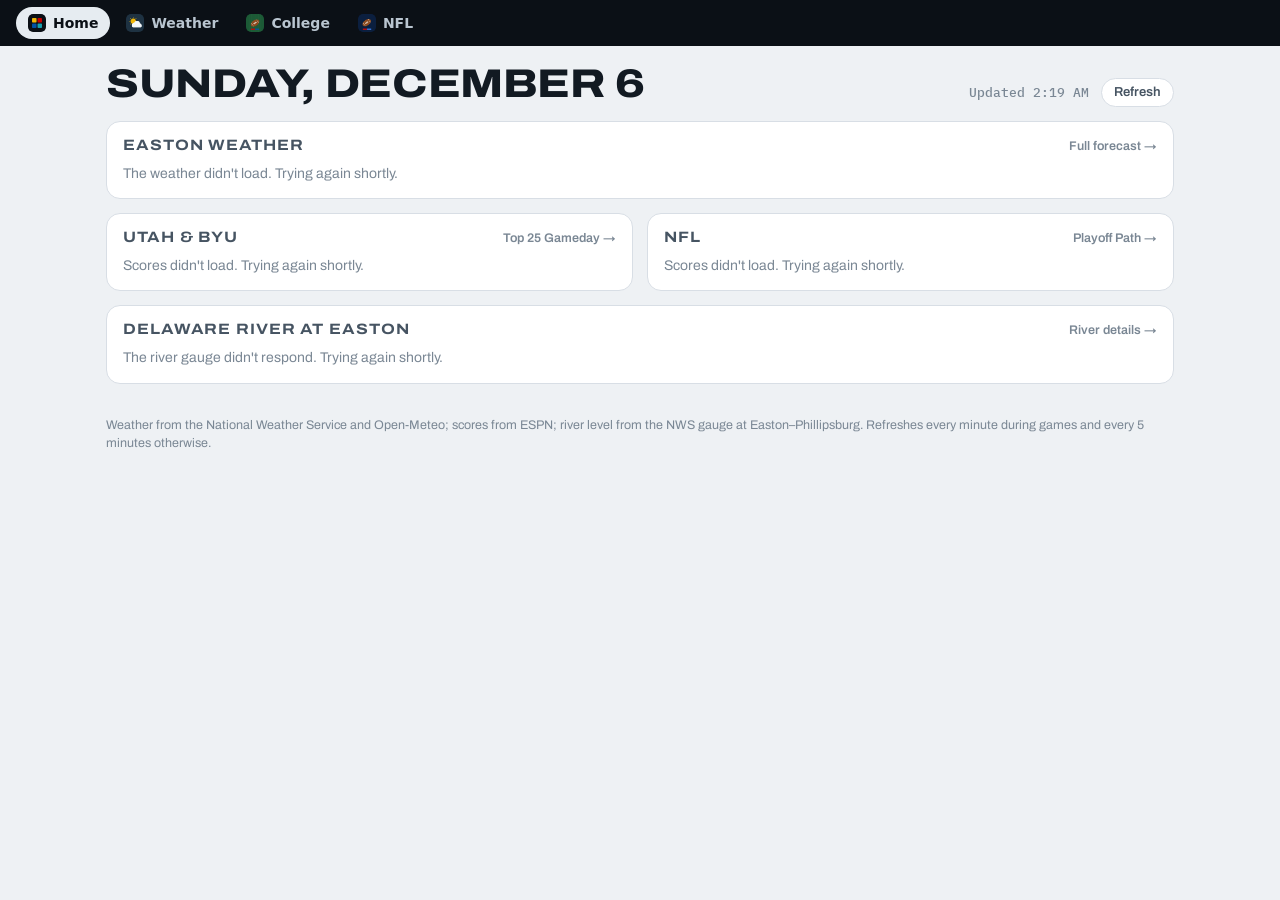
==== index.html @ e8270722 "Add dashboards site: home, weather, college football and NFL pages Co-Authored-By: Claude Opus 5.5 <" ====
<!doctype html>
<html lang="en">
<head>
<meta charset="utf-8">
<meta name="viewport" content="width=device-width,initial-scale=1,viewport-fit=cover">
<title>Dashboards</title>
<link rel="manifest" href="index.webmanifest">
<meta name="theme-color" content="#0B1016">
<link rel="icon" type="image/png" href="icons/home-192.png">
<link rel="apple-touch-icon" href="icons/home-180.png">
<meta name="mobile-web-app-capable" content="yes">
<meta name="apple-mobile-web-app-capable" content="yes">
<meta name="apple-mobile-web-app-status-bar-style" content="black-translucent">
<meta name="apple-mobile-web-app-title" content="Dashboards">
<link rel="stylesheet" href="assets/nav.css">
<link rel="preconnect" href="https://fonts.googleapis.com">
<link rel="preconnect" href="https://fonts.gstatic.com" crossorigin>
<link rel="stylesheet" href="https://fonts.googleapis.com/css2?family=Archivo:wdth,wght@62..125,300..800&family=IBM+Plex+Mono:wght@400;500;600&display=swap">
<style>
/* Layout: a date line, then four glance tiles (weather wide on top; college, NFL, river below).
   Each tile summarizes and links to its full page. */
:root{
  --bg:#EEF1F4; --surface:#FFFFFF; --surface-2:#F3F5F8; --ink:#121A22; --ink-2:#465462; --ink-3:#7A8794; --line:#D8DEE5;
  --warm:#D45A22; --cool:#2E6DB4; --live:#D24A0E; --live-bg:#FCE9DF; --win:#1F7A45; --loss:#B3261E; --warn:#C0392B; --river:#17707C;
  --utah:#C40000; --byu:#0054A6; --den:#E2470F; --phi:#00606B; --sf:#AA0000;
  --display:"Archivo","Helvetica Neue",Arial,sans-serif; --mono:"IBM Plex Mono",ui-monospace,Menlo,Consolas,monospace;
  color-scheme:light;
}
@media (prefers-color-scheme: dark){
  :root:not([data-theme="light"]){
    --bg:#0E141A; --surface:#151D25; --surface-2:#1B252F; --ink:#E5EBF0; --ink-2:#A5B1BC; --ink-3:#778490; --line:#25313C;
    --warm:#FF8A50; --cool:#79AEEA; --live:#FF7B42; --live-bg:#3A2117; --win:#5BCB8A; --loss:#FF7D6E; --warn:#FF6B5B; --river:#4FC1CF;
    --utah:#FF4B45; --byu:#6EA9EE; --den:#FF7A3D; --phi:#4FC1C9; --sf:#FF5A5A;
    color-scheme:dark;
  }
}
:root[data-theme="dark"]{
  --bg:#0E141A; --surface:#151D25; --surface-2:#1B252F; --ink:#E5EBF0; --ink-2:#A5B1BC; --ink-3:#778490; --line:#25313C;
  --warm:#FF8A50; --cool:#79AEEA; --live:#FF7B42; --live-bg:#3A2117; --win:#5BCB8A; --loss:#FF7D6E; --warn:#FF6B5B; --river:#4FC1CF;
  --utah:#FF4B45; --byu:#6EA9EE; --den:#FF7A3D; --phi:#4FC1C9; --sf:#FF5A5A;
  color-scheme:dark;
}
*{box-sizing:border-box}
html,body{margin:0}
body{background:var(--bg);color:var(--ink);font:15px/1.45 var(--display);font-variation-settings:"wdth" 100;-webkit-font-smoothing:antialiased;padding-bottom:env(safe-area-inset-bottom,0px)}
[hidden]{display:none!important}
a{color:inherit}
.wrap{max-width:1100px;margin:0 auto;padding-left:max(16px,env(safe-area-inset-left,0px));padding-right:max(16px,env(safe-area-inset-right,0px))}
main.wrap{padding-block:18px 32px;display:flex;flex-direction:column;gap:14px}
.dateline{display:flex;justify-content:space-between;align-items:baseline;gap:8px 16px;flex-wrap:wrap}
.dateline h1{margin:0;font:800 clamp(28px,5vw,40px)/1 var(--display);font-variation-settings:"wdth" 118;letter-spacing:-.01em;text-transform:uppercase}
.dateline .meta{font:500 12.5px/1.3 var(--mono);color:var(--ink-3);display:flex;gap:12px;align-items:center}
.dateline button{font:600 13px/1 var(--display);color:var(--ink-2);background:var(--surface);border:1px solid var(--line);border-radius:999px;padding:7px 12px;cursor:pointer}
.grid{display:grid;grid-template-columns:minmax(0,1fr);gap:14px}
@media (min-width:760px){.grid{grid-template-columns:repeat(2,minmax(0,1fr))}.tile.wide{grid-column:1/-1}}
.tile{background:var(--surface);border:1px solid var(--line);border-radius:14px;padding:14px 16px;display:flex;flex-direction:column;gap:10px;min-width:0;text-decoration:none;color:inherit;position:relative}
a.tile:hover{border-color:var(--ink-3)}
a.tile:focus-visible{outline:2px solid var(--cool);outline-offset:2px}
.th{display:flex;justify-content:space-between;align-items:baseline;gap:10px}
.th h2{margin:0;font:700 15px/1.2 var(--display);font-variation-settings:"wdth" 115;text-transform:uppercase;letter-spacing:.06em;color:var(--ink-2)}
.th .go{font:600 12.5px/1 var(--display);color:var(--ink-3);white-space:nowrap}
a.tile:hover .go{color:var(--ink)}
.fail{color:var(--ink-3);font-size:14px}
/* weather */
.wx{display:flex;flex-wrap:wrap;gap:12px 26px;align-items:center}
.wx .temp{font:200 64px/.9 var(--display);font-variation-settings:"wdth" 75;letter-spacing:-.02em}
.wx .temp sup{font-size:.35em;vertical-align:1.1em;color:var(--ink-3);font-weight:400;margin-left:2px}
.wx .cond{font:700 18px/1.2 var(--display)}
.wx .sub{color:var(--ink-2);font-size:14px}
.wx .hl{font:500 14px/1.3 var(--mono)} .wx .hl .h{color:var(--warm)} .wx .hl .l{color:var(--cool)}
.wx .next{flex:1 1 260px;min-width:0;border-left:1px solid var(--line);padding-left:18px;color:var(--ink-2);font-size:14px}
.wx .next b{color:var(--ink);display:block;font-size:13px;letter-spacing:.06em;text-transform:uppercase;margin-bottom:2px}
@media (max-width:560px){.wx .next{border-left:0;padding-left:0;border-top:1px solid var(--line);padding-top:10px}}
.alerts{display:flex;flex-direction:column;gap:6px}
.alert{border-left:5px solid var(--warn);background:var(--live-bg);border-radius:6px;padding:6px 10px;font-weight:700;font-size:14px;color:var(--ink)}
.alert span{font:500 12.5px/1.2 var(--mono);color:var(--ink-2);margin-left:6px}
.src{font:500 11.5px/1.3 var(--mono);color:var(--ink-3)}
/* games */
.rows{display:flex;flex-direction:column;gap:8px}
.row{--tc:var(--ink-3);display:grid;grid-template-columns:30px minmax(0,1fr) auto;gap:10px;align-items:center;padding:8px 10px;border-radius:10px;background:var(--surface-2);border-left:4px solid var(--tc)}
.row img{width:30px;height:30px;object-fit:contain}
.row .nm{font:700 16px/1.15 var(--display);min-width:0}
.row .nm small{display:block;font:500 12.5px/1.3 var(--mono);color:var(--ink-3);overflow:hidden;text-overflow:ellipsis;white-space:nowrap}
.row .st{text-align:right;font:500 13px/1.25 var(--mono);color:var(--ink-2);white-space:nowrap}
.row .st b{display:block;font:800 22px/1 var(--display);font-variation-settings:"wdth" 90;color:var(--ink);font-variant-numeric:tabular-nums}
.row .st.w b{color:var(--win)} .row .st.l b{color:var(--loss)}
.row .st.live{color:var(--live)}
.row.minor .nm{font-size:14.5px} .row.minor img{width:24px;height:24px} .row.minor{grid-template-columns:24px minmax(0,1fr) auto;padding:6px 10px}
.row.minor .st b{font-size:18px}
.dot{display:inline-block;width:7px;height:7px;border-radius:50%;background:var(--live);margin-right:5px;vertical-align:1px;animation:blink 1.2s infinite}
@keyframes blink{50%{opacity:.25}}
/* river */
.riv{display:flex;align-items:baseline;gap:10px;flex-wrap:wrap}
.riv .v{font:300 44px/1 var(--display);font-variation-settings:"wdth" 80;font-variant-numeric:tabular-nums}
.riv .v small{font:500 14px/1 var(--mono);color:var(--ink-3);margin-left:4px}
.riv .cat{font:600 13px/1 var(--mono)}
.bar{position:relative;height:10px;border-radius:5px;background:var(--surface-2);border:1px solid var(--line);overflow:hidden}
.bar i{position:absolute;left:0;top:0;bottom:0;background:var(--river)}
.bar s{position:absolute;top:0;bottom:0;width:2px;background:var(--warn);text-decoration:none}
footer.small{color:var(--ink-3);font-size:12.5px;padding-bottom:28px}
@media (prefers-reduced-motion:reduce){*{animation:none!important}}
</style>
</head>
<body>
<nav class="sitenav" aria-label="Dashboards"><div class="sitenav-in"><a href="./" aria-current="page"><img src="icons/home-64.png" alt="">Home</a><a href="weather.html"><img src="icons/weather-64.png" alt="">Weather</a><a href="college.html"><img src="icons/college-64.png" alt="">College</a><a href="nfl.html"><img src="icons/nfl-64.png" alt="">NFL</a></div></nav>

<main class="wrap">
  <div class="dateline">
    <h1 id="today">At a glance</h1>
    <div class="meta"><span id="updated">Loading…</span><button id="refresh" type="button">Refresh</button></div>
  </div>

  <div class="grid">
    <a class="tile wide" href="weather.html" id="t-wx">
      <div class="th"><h2>Easton weather</h2><span class="go">Full forecast →</span></div>
      <div id="wx"><div class="fail">Loading the weather…</div></div>
    </a>
    <a class="tile" href="college.html" id="t-cfb">
      <div class="th"><h2>Utah &amp; BYU</h2><span class="go">Top 25 Gameday →</span></div>
      <div class="rows" id="cfb"><div class="fail">Loading games…</div></div>
    </a>
    <a class="tile" href="nfl.html" id="t-nfl">
      <div class="th"><h2>NFL</h2><span class="go">Playoff Path →</span></div>
      <div class="rows" id="nfl"><div class="fail">Loading games…</div></div>
    </a>
    <a class="tile wide" href="weather.html#riv-h" id="t-riv">
      <div class="th"><h2>Delaware River at Easton</h2><span class="go">River details →</span></div>
      <div id="riv"><div class="fail">Loading the gauge…</div></div>
    </a>
  </div>
</main>
<footer class="wrap small">Weather from the National Weather Service and Open-Meteo; scores from ESPN; river level from the NWS gauge at Easton–Phillipsburg. Refreshes every minute during games and every 5 minutes otherwise.</footer>

<script>
(() => {
  "use strict";
  const LAT = 40.6910, LON = -75.2100, TZ = "America/New_York";
  const ESPN = "https://site.api.espn.com/apis/site/v2/sports/football";
  // ESPN team ids: Utah 254, BYU 252 (Big 12); Broncos 7, Eagles 21, 49ers 25.
  const CFB = [{ id: "254", name: "Utah", c: "--utah" }, { id: "252", name: "BYU", c: "--byu" }];
  const NFL = [{ id: "7", name: "Broncos", c: "--den", main: true }, { id: "21", name: "Eagles", c: "--phi" }, { id: "25", name: "49ers", c: "--sf" }];
  const $ = id => document.getElementById(id);
  const esc = s => String(s ?? "").replace(/[&<>"']/g, c => ({ "&": "&amp;", "<": "&lt;", ">": "&gt;", '"': "&quot;", "'": "&#39;" }[c]));
  const fmt = o => new Intl.DateTimeFormat("en-US", Object.assign({ timeZone: TZ }, o));
  const fDay = fmt({ weekday: "long", month: "long", day: "numeric" }), fTime = fmt({ hour: "numeric", minute: "2-digit" }),
        fKick = fmt({ weekday: "short", hour: "numeric", minute: "2-digit" }), fShort = fmt({ weekday: "short", month: "short", day: "numeric" });
  let anyLive = false, timer = null;

  async function getJSON(url, ms = 15000) {
    const c = new AbortController(); const t = setTimeout(() => c.abort(), ms);
    try { const r = await fetch(url, { signal: c.signal, headers: url.includes("weather.gov") ? { Accept: "application/geo+json" } : {} }); if (!r.ok) throw new Error("HTTP " + r.status); return await r.json(); }
    finally { clearTimeout(t); }
  }
  const WMO = c => c == null ? "" : c === 0 ? "Clear" : c <= 2 ? "Partly cloudy" : c === 3 ? "Cloudy" : c <= 48 ? "Fog"
    : c <= 57 ? "Drizzle" : c <= 67 ? "Rain" : c <= 77 ? "Snow" : c <= 82 ? "Rain showers" : c <= 86 ? "Snow showers" : "Thunderstorms";

  /* ---------- weather ---------- */
  let pointsP = null;
  async function loadWx() {
    const [om, fc, al] = await Promise.allSettled([
      getJSON(`https://api.open-meteo.com/v1/forecast?latitude=${LAT}&longitude=${LON}&current=temperature_2m,apparent_temperature,weather_code&daily=temperature_2m_max,temperature_2m_min&temperature_unit=fahrenheit&timezone=${encodeURIComponent(TZ)}&forecast_days=1`),
      (pointsP = pointsP || getJSON(`https://api.weather.gov/points/${LAT},${LON}`)).then(p => getJSON(p.properties.forecast)),
      getJSON(`https://api.weather.gov/alerts/active?point=${LAT},${LON}`)
    ]);
    if (fc.status === "rejected") pointsP = null;
    const cur = om.status === "fulfilled" ? om.value.current : null;
    const daily = om.status === "fulfilled" ? om.value.daily : null;
    const periods = fc.status === "fulfilled" ? fc.value.properties.periods || [] : [];
    const alerts = al.status === "fulfilled" ? (al.value.features || []).map(f => f.properties) : [];
    if (!cur && !periods.length) { $("wx").innerHTML = `<div class="fail">The weather didn't load. Trying again shortly.</div>`; return; }
    const p0 = periods[0], p1 = periods[1];
    const hi = p0?.isDaytime ? p0.temperature : daily ? Math.round(daily.temperature_2m_max[0]) : null;
    const lo = p0 && !p0.isDaytime ? p0.temperature : p1 && !p1.isDaytime ? p1.temperature : daily ? Math.round(daily.temperature_2m_min[0]) : null;
    const feels = cur && Math.abs(cur.apparent_temperature - cur.temperature_2m) >= 2 ? `Feels like ${Math.round(cur.apparent_temperature)}°` : "";
    $("wx").innerHTML = `
      ${alerts.length ? `<div class="alerts">${alerts.slice(0, 3).map(a => `<div class="alert">${esc(a.event)}${a.ends || a.expires ? `<span>until ${esc(fShort.format(new Date(a.ends || a.expires)))} ${esc(fTime.format(new Date(a.ends || a.expires)))}</span>` : ""}</div>`).join("")}</div>` : ""}
      <div class="wx">
        ${cur ? `<div class="temp">${Math.round(cur.temperature_2m)}<sup>°F</sup></div>
        <div><div class="cond">${esc(WMO(cur.weather_code))}</div><div class="sub">${esc(feels)}</div>
          <div class="hl">${hi != null ? `<span class="h">H ${hi}°</span>` : ""}${hi != null && lo != null ? " · " : ""}${lo != null ? `<span class="l">L ${lo}°</span>` : ""}</div></div>` : ""}
        ${p0 ? `<div class="next"><b>${esc(p0.name)}</b>${esc(p0.detailedForecast)}</div>` : ""}
      </div>
      ${cur ? `<div class="src">Current conditions: Open-Meteo model estimate for Easton. Forecast and alerts: National Weather Service.</div>` : ""}`;
  }

  /* ---------- games ---------- */
  function norm(ev) {
    const c = ev.competitions?.[0] || {}; const ty = (c.status || ev.status || {}).type || {};
    const cs = (c.competitors || []).map(x => ({
      id: String(x.team?.id ?? x.id), abbr: x.team?.abbreviation || "", name: x.team?.shortDisplayName || x.team?.location || "", logo: x.team?.logo || x.team?.logos?.[0]?.href || "",
      score: x.score == null ? null : typeof x.score === "object" ? (x.score.displayValue ?? x.score.value) : x.score, ha: x.homeAway, winner: x.winner === true,
      rank: x.curatedRank?.current && x.curatedRank.current <= 25 ? x.curatedRank.current : null,
      rec: (x.records || []).find(r => r.type === "total")?.summary || x.records?.[0]?.summary || ""
    }));
    return { id: ev.id, date: new Date(ev.date), state: ty.state || "pre", detail: ty.shortDetail || "", cs, neutral: !!c.neutralSite, tv: c.broadcasts?.[0]?.names?.[0] || "" };
  }
  function row(team, events, minor) {
    const g = events.find(e => e.cs.some(x => x.id === team.id));
    if (!g) return `<div class="row${minor ? " minor" : ""}" style="--tc:var(${team.c})"><span></span><span class="nm">${esc(team.name)}<small>No game this week</small></span><span class="st">Bye</span></div>`;
    const me = g.cs.find(x => x.id === team.id), op = g.cs.find(x => x.id !== team.id) || {};
    const vs = me.ha === "home" || g.neutral ? "vs" : "at";
    const opTxt = `${vs} ${op.rank ? "#" + op.rank + " " : ""}${op.name || op.abbr}`;
    let st;
    if (g.state === "in") { anyLive = true; st = `<span class="st live"><b>${esc(me.score)}–${esc(op.score)}</b><span class="dot"></span>${esc(g.detail)}</span>`; }
    else if (g.state === "post") { const w = me.winner, l = op.winner; st = `<span class="st ${w ? "w" : l ? "l" : ""}"><b>${w ? "W" : l ? "L" : "T"} ${esc(me.score)}–${esc(op.score)}</b>${esc(g.detail || "Final")}</span>`; }
    else st = `<span class="st"><b style="font-size:16px">${esc(fKick.format(g.date))}</b>${esc(g.tv)}</span>`;
    return `<div class="row${minor ? " minor" : ""}" style="--tc:var(${team.c})">${me.logo ? `<img src="${esc(me.logo)}" alt="" loading="lazy">` : "<span></span>"}
      <span class="nm">${me.rank ? `<span style="color:var(--ink-3);font-size:.8em">#${me.rank}</span> ` : ""}${esc(team.name)}<small>${esc(me.rec)} · ${esc(opTxt)}</small></span>${st}</div>`;
  }
  async function loadGames() {
    const [cf, nf] = await Promise.allSettled([
      getJSON(`${ESPN}/college-football/scoreboard?groups=4`),   // Big 12 games this week (small; covers Utah and BYU)
      getJSON(`${ESPN}/nfl/scoreboard`)
    ]);
    if (cf.status === "fulfilled") { const evs = (cf.value.events || []).map(norm); $("cfb").innerHTML = CFB.map(t => row(t, evs)).join(""); }
    else $("cfb").innerHTML = `<div class="fail">Scores didn't load. Trying again shortly.</div>`;
    if (nf.status === "fulfilled") { const evs = (nf.value.events || []).map(norm); $("nfl").innerHTML = NFL.map(t => row(t, evs, !t.main)).join(""); }
    else $("nfl").innerHTML = `<div class="fail">Scores didn't load. Trying again shortly.</div>`;
  }

  /* ---------- river ---------- */
  async function loadRiver() {
    try {
      const g = await getJSON("https://api.water.noaa.gov/nwps/v1/gauges/ESTN4");
      const o = g.status?.observed, f = g.status?.forecast, cats = g.flood?.categories || {};
      if (o?.primary == null || o.primary < -900) throw new Error("no reading");
      const minor = cats.minor?.stage ?? 22, major = cats.major?.stage ?? 30, max = Math.max(major + 2, o.primary + 1);
      const catTxt = { no_flooding: "Normal", action: "Near flood stage", minor: "Minor flooding", moderate: "Moderate flooding", major: "Major flooding" }[o.floodCategory] || "Normal";
      $("riv").innerHTML = `<div class="riv"><span class="v">${o.primary.toFixed(2)}<small>ft</small></span><span class="cat" style="color:${o.floodCategory && o.floodCategory !== "no_flooding" ? "var(--warn)" : "var(--win)"}">${catTxt}</span>
          <span class="src">Reading at ${esc(fTime.format(new Date(o.validTime)))}${f?.primary != null && f.primary > -900 ? ` · forecast ${f.primary.toFixed(1)} ft by ${esc(fShort.format(new Date(f.validTime)))}` : ""} · flood stage ${minor} ft</span></div>
        <div class="bar" aria-hidden="true"><i style="width:${Math.min(100, o.primary / max * 100).toFixed(1)}%"></i><s style="left:${(minor / max * 100).toFixed(1)}%"></s></div>`;
    } catch (e) { $("riv").innerHTML = `<div class="fail">The river gauge didn't respond. Trying again shortly.</div>`; }
  }

  async function loadAll() {
    anyLive = false;
    $("refresh").textContent = "Refreshing…";
    $("today").textContent = fDay.format(new Date());
    await Promise.allSettled([loadWx(), loadGames(), loadRiver()]);
    $("refresh").textContent = "Refresh";
    $("updated").textContent = "Updated " + fTime.format(new Date());
    clearTimeout(timer);
    timer = setTimeout(() => { if (!document.hidden) loadAll(); }, anyLive ? 60e3 : 5 * 60e3);
  }
  document.addEventListener("visibilitychange", () => { if (!document.hidden) loadAll(); });
  $("refresh").addEventListener("click", e => { e.preventDefault(); loadAll(); });
  loadAll();
})();
</script>
</body>
</html>
---- assets/nav.css ----
/* Shared menu bar across all dashboards. Deliberately one dark look in both themes,
   so it also sits behind the phone status bar when installed to the home screen. */
.sitenav{background:#0B1016;color:#E6ECF1;padding-top:env(safe-area-inset-top,0px);position:relative;z-index:20;
  font:600 14px/1 system-ui,-apple-system,"Segoe UI",Roboto,sans-serif;-webkit-font-smoothing:antialiased}
.sitenav-in{max-width:1280px;margin:0 auto;padding-block:7px;padding-left:max(16px,env(safe-area-inset-left,0px));padding-right:max(16px,env(safe-area-inset-right,0px));
  display:flex;gap:4px;align-items:center;overflow-x:auto;scrollbar-width:none}
.sitenav-in::-webkit-scrollbar{display:none}
.sitenav a{color:#B9C5D0;text-decoration:none;padding:7px 12px;border-radius:999px;white-space:nowrap;display:inline-flex;align-items:center;gap:7px}
.sitenav a img{width:18px;height:18px;border-radius:5px}
.sitenav a:hover{background:rgba(255,255,255,.08);color:#fff}
.sitenav a[aria-current="page"]{background:#E6ECF1;color:#0B1016}
.sitenav a:focus-visible{outline:2px solid #7FB3FF;outline-offset:2px}
body{padding-top:0 !important}
@media (max-width:420px){.sitenav a img{display:none}.sitenav a{padding:7px 10px}}
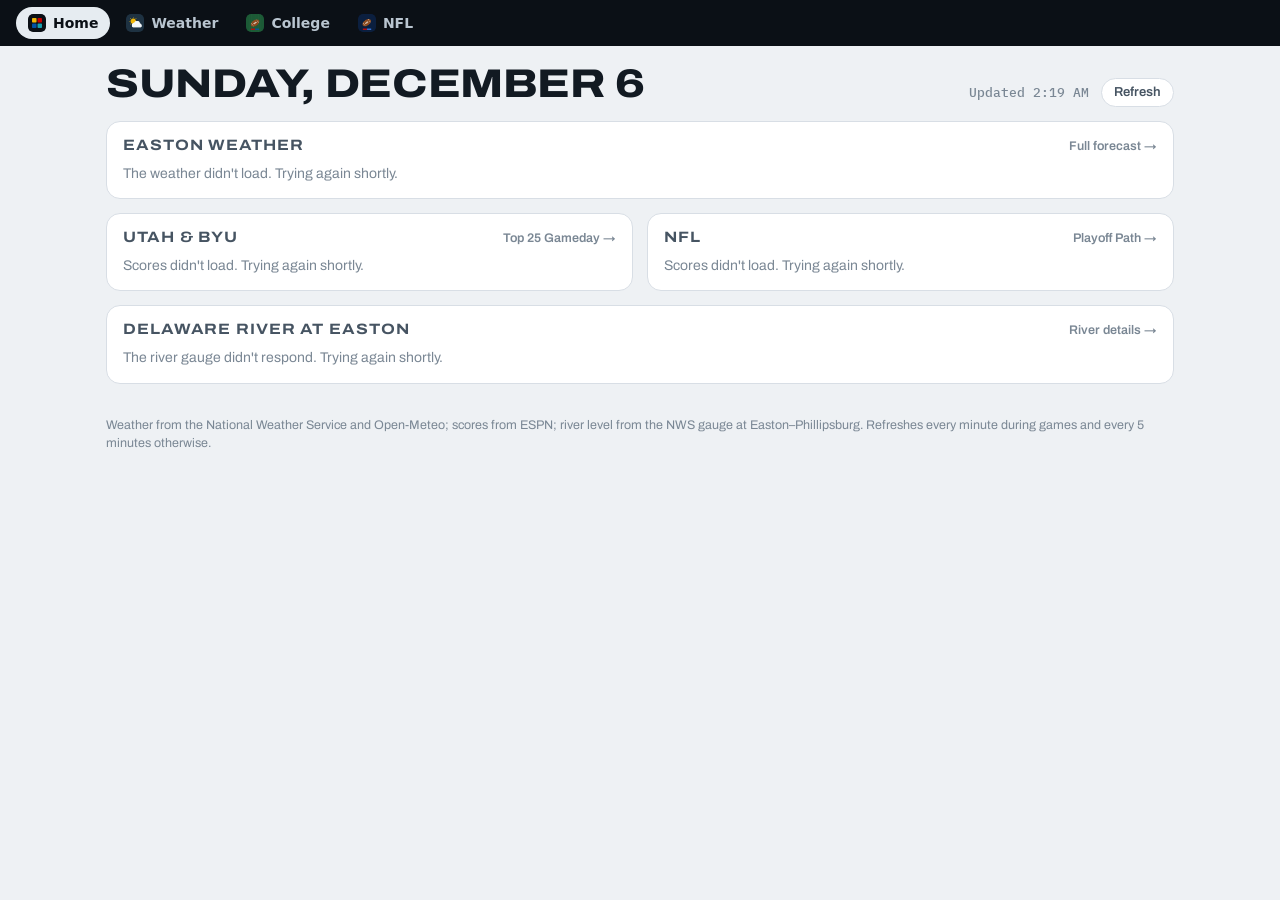
==== commit f111681c: "Offer a reload when a newer version of a page is published Pages refresh their data on their own but" ====
--- a/index.html
+++ b/index.html
@@ -12,6 +12,7 @@
 <meta name="apple-mobile-web-app-capable" content="yes">
 <meta name="apple-mobile-web-app-status-bar-style" content="black-translucent">
 <meta name="apple-mobile-web-app-title" content="Dashboards">
+<meta name="app-version" content="2026-11-08.3">
 <link rel="stylesheet" href="assets/nav.css">
 <link rel="preconnect" href="https://fonts.googleapis.com">
 <link rel="preconnect" href="https://fonts.gstatic.com" crossorigin>
@@ -247,5 +248,6 @@
   loadAll();
 })();
 </script>
+<script src="assets/update.js" defer></script>
 </body>
 </html>
--- a/assets/nav.css
+++ b/assets/nav.css
@@ -12,3 +12,9 @@
 .sitenav a:focus-visible{outline:2px solid #7FB3FF;outline-offset:2px}
 body{padding-top:0 !important}
 @media (max-width:420px){.sitenav a img{display:none}.sitenav a{padding:7px 10px}}
+/* "Page updated" notice from assets/update.js */
+.update-bar{position:fixed;left:0;right:0;margin:0 auto;width:max-content;bottom:calc(16px + env(safe-area-inset-bottom,0px));z-index:50;
+  background:#0B1016;color:#E6ECF1;border:1px solid #2A3744;border-radius:999px;padding:8px 8px 8px 16px;display:flex;gap:12px;align-items:center;
+  font:600 14px/1.2 system-ui,-apple-system,"Segoe UI",Roboto,sans-serif;box-shadow:0 8px 24px rgba(0,0,0,.3);max-width:calc(100% - 32px)}
+.update-bar button{background:#E6ECF1;color:#0B1016;border:0;border-radius:999px;padding:7px 14px;font:inherit;cursor:pointer}
+.update-bar button:focus-visible{outline:2px solid #7FB3FF;outline-offset:2px}
